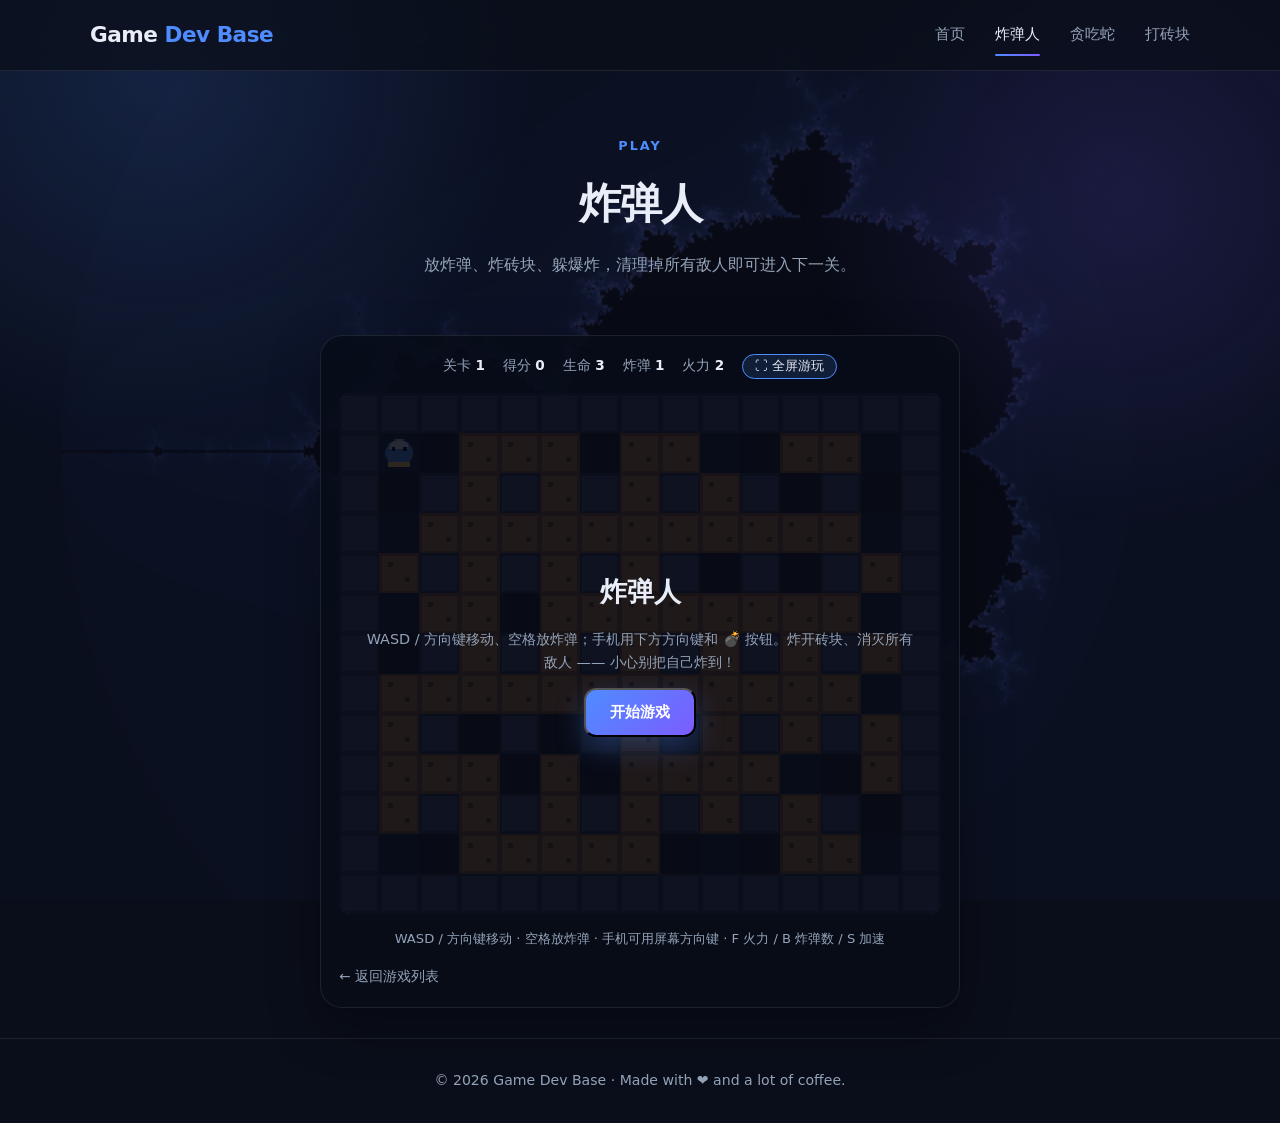
==== bomber.html @ 3a024a6b "Split games into separate pages with game list homepage" ====
<!DOCTYPE html>
<html lang="zh-CN">
<head>
  <meta charset="UTF-8" />
  <meta name="viewport" content="width=device-width, initial-scale=1.0" />
  <title>炸弹人 · Game Dev Base</title>
  <meta name="description" content="在浏览器里玩炸弹人：放炸弹、炸砖块、躲爆炸，消灭所有敌人。" />
  <meta name="theme-color" content="#0a0e1a" />
  <link rel="icon" href="data:image/svg+xml,%3Csvg xmlns='http://www.w3.org/2000/svg' viewBox='0 0 64 64'%3E%3Crect width='64' height='64' rx='16' fill='%234f8cff'/%3E%3Ctext x='32' y='44' font-family='Arial' font-size='32' text-anchor='middle' fill='white'%3E💣%3C/text%3E%3C/svg%3E" />
  <link rel="stylesheet" href="style.css" />
</head>
<body>
  <canvas id="bgFractal" aria-hidden="true"></canvas>
  <div id="progress" aria-hidden="true"></div>

  <header>
    <div class="wrap">
      <nav aria-label="主导航">
        <a href="index.html" class="brand">Game<span> Dev Base</span></a>
        <button class="menu-btn" id="menuBtn" aria-label="展开菜单" aria-expanded="false">☰</button>
        <div class="nav-links" id="navLinks">
          <a href="index.html">首页</a>
          <a href="bomber.html">炸弹人</a>
          <a href="snake.html">贪吃蛇</a>
          <a href="breakout.html">打砖块</a>
        </div>
      </nav>
    </div>
  </header>

  <main id="top">
    <section id="game">
      <div class="wrap">
        <div class="section-head reveal">
          <span class="eyebrow">Play</span>
          <h2>炸弹人</h2>
          <p class="section-sub">放炸弹、炸砖块、躲爆炸，清理掉所有敌人即可进入下一关。</p>
        </div>
        <div class="game-shell reveal" id="gameShell">
          <button type="button" class="game-quit" id="quitFs" aria-label="退出全屏">✕</button>
          <div class="game-hud">
            <span>关卡 <b id="gLevel">1</b></span>
            <span>得分 <b id="gScore">0</b></span>
            <span>生命 <b id="gLives">3</b></span>
            <span>炸弹 <b id="gBomb">1</b></span>
            <span>火力 <b id="gFire">2</b></span>
            <button type="button" class="game-fs-btn" id="fsBtn">⛶ 全屏游玩</button>
          </div>
          <div class="game-stage">
            <canvas id="gameCanvas" width="480" height="416" tabindex="0" aria-label="炸弹人游戏画面"></canvas>
            <div class="game-overlay show" id="gameOverlay">
              <strong id="overlayTitle">炸弹人</strong>
              <span id="overlayText">WASD / 方向键移动、空格放炸弹；手机用下方方向键和 💣 按钮。炸开砖块、消灭所有敌人 —— 小心别把自己炸到！</span>
              <button class="btn btn-primary" id="overlayBtn">开始游戏</button>
            </div>
          </div>
          <div class="game-touch">
            <div class="dpad">
              <button type="button" data-dir="up" aria-label="上">▲</button>
              <div class="dpad-row">
                <button type="button" data-dir="left" aria-label="左">◀</button>
                <button type="button" data-dir="down" aria-label="下">▼</button>
                <button type="button" data-dir="right" aria-label="右">▶</button>
              </div>
            </div>
            <button type="button" class="bomb-btn" id="touchBomb">💣 放炸弹</button>
          </div>
          <p class="game-help">WASD / 方向键移动 · 空格放炸弹 · 手机可用屏幕方向键 · F 火力 / B 炸弹数 / S 加速</p>
          <a class="game-back" href="index.html">← 返回游戏列表</a>
        </div>
      </div>
    </section>
  </main>

  <footer>
    <div class="wrap">
      © <span id="year"></span> Game Dev Base · Made with ❤️ and a lot of coffee.
    </div>
  </footer>

  <button id="toTop" aria-label="回到顶部">↑</button>
  <script src="common.js" defer></script>
  <script src="bomber.js" defer></script>
</body>
</html>
---- style.css ----
/* ============ 主题变量（改这里即可全局换色） ============ */
    :root {
      --bg: #0a0e1a;
      --bg-soft: #111827;
      --surface: rgba(255, 255, 255, 0.04);
      --surface-hover: rgba(255, 255, 255, 0.07);
      --border: rgba(255, 255, 255, 0.09);
      --text: #e8edf7;
      --muted: #94a3b8;
      --accent: #4f8cff;
      --accent-2: #7c5cff;
      --gradient: linear-gradient(135deg, #4f8cff, #7c5cff);
      --radius: 18px;
      --maxw: 1100px;
      --shadow: 0 18px 50px rgba(0, 0, 0, 0.35);
    }

    * { box-sizing: border-box; margin: 0; padding: 0; }
    html { scroll-behavior: smooth; scroll-padding-top: 90px; }
    body {
      font-family: -apple-system, BlinkMacSystemFont, "Segoe UI", "PingFang SC",
        "Hiragino Sans GB", "Microsoft YaHei", system-ui, sans-serif;
      background: var(--bg);
      color: var(--text);
      line-height: 1.7;
      -webkit-font-smoothing: antialiased;
      overflow-x: hidden;
    }
    /* 背景光晕 */
    body::before {
      content: "";
      position: fixed;
      inset: 0;
      z-index: -1;
      background:
        radial-gradient(650px circle at 12% 8%, rgba(79, 140, 255, 0.16), transparent 60%),
        radial-gradient(550px circle at 88% 22%, rgba(124, 92, 255, 0.14), transparent 60%),
        radial-gradient(500px circle at 50% 92%, rgba(79, 140, 255, 0.08), transparent 60%);
      pointer-events: none;
    }
    /* 分形底板：全屏固定在最下层，上面盖暗色遮罩保证文字可读 */
    #bgFractal {
      position: fixed; inset: 0; width: 100%; height: 100%;
      z-index: -3; opacity: 0.5; pointer-events: none;
    }
    body::after {
      content: ""; position: fixed; inset: 0; z-index: -2;
      background: rgba(10, 14, 26, 0.62); pointer-events: none;
    }
    a { color: inherit; text-decoration: none; }
    img { max-width: 100%; display: block; }
    .wrap { width: min(100% - 40px, var(--maxw)); margin-inline: auto; }
    .gradient-text {
      background: var(--gradient);
      -webkit-background-clip: text;
      background-clip: text;
      color: transparent;
    }
    :focus-visible { outline: 2px solid var(--accent); outline-offset: 3px; border-radius: 6px; }

    /* ============ 顶部滚动进度条 ============ */
    #progress {
      position: fixed; top: 0; left: 0; height: 3px; width: 0;
      background: var(--gradient); z-index: 200;
    }

    /* ============ 导航栏 ============ */
    header {
      position: sticky; top: 0; z-index: 100;
      backdrop-filter: blur(14px);
      background: rgba(10, 14, 26, 0.72);
      border-bottom: 1px solid var(--border);
    }
    nav {
      display: flex; align-items: center; justify-content: space-between;
      height: 70px;
    }
    .brand { font-weight: 800; font-size: 1.35rem; letter-spacing: -0.5px; }
    .brand span { color: var(--accent); }
    .nav-links { display: flex; gap: 30px; align-items: center; }
    .nav-links a {
      color: var(--muted); font-size: 0.94rem; font-weight: 500;
      transition: color 0.2s; position: relative;
    }
    .nav-links a:hover, .nav-links a.active { color: var(--text); }
    .nav-links a.active::after {
      content: ""; position: absolute; left: 0; right: 0; bottom: -8px;
      height: 2px; background: var(--gradient); border-radius: 2px;
    }
    .menu-btn {
      display: none; background: none; border: 0; color: var(--text);
      font-size: 1.5rem; cursor: pointer; line-height: 1;
    }

    /* ============ 通用区块 ============ */
    section { padding: 100px 0; }
    .section-head { text-align: center; margin-bottom: 56px; }
    .eyebrow {
      display: inline-block; font-size: 0.8rem; font-weight: 700;
      letter-spacing: 2px; text-transform: uppercase;
      color: var(--accent); margin-bottom: 12px;
    }
    h2 { font-size: clamp(1.8rem, 4vw, 2.6rem); letter-spacing: -1px; }
    .section-sub { color: var(--muted); margin-top: 12px; max-width: 560px; margin-inline: auto; }

    /* ============ 炸弹人 ============ */
    #game { min-height: 100vh; display: flex; align-items: center; padding: 60px 0 30px; }
    .game-shell {
      position: relative; max-width: 640px; margin-inline: auto; padding: 18px;
      border: 1px solid var(--border); border-radius: 22px;
      background: rgba(8, 12, 24, 0.86); box-shadow: var(--shadow);
    }
    .game-hud {
      display: flex; flex-wrap: wrap; justify-content: center; gap: 8px 18px;
      margin-bottom: 14px; font-size: 0.85rem; color: var(--muted);
    }
    .game-hud b { color: var(--text); }
    .game-fs-btn {
      padding: 3px 12px; border-radius: 999px; cursor: pointer;
      border: 1px solid var(--accent); background: rgba(79, 140, 255, 0.14);
      color: var(--text); font-size: 0.8rem;
    }
    .game-fs-btn:hover { background: rgba(79, 140, 255, 0.28); }
    .game-quit {
      display: none; position: absolute; top: 12px; right: 14px; z-index: 5;
      width: 38px; height: 38px; border-radius: 50%; cursor: pointer;
      border: 1px solid var(--border); background: rgba(15, 23, 42, 0.9);
      color: var(--text); font-size: 1.2rem; line-height: 1;
    }
    .game-stage { position: relative; line-height: 0; }
    #gameCanvas {
      width: 100%; height: auto; display: block; border-radius: 12px;
      background: #0b1020; touch-action: none; image-rendering: pixelated;
    }
    .game-overlay {
      position: absolute; inset: 0; display: none; flex-direction: column;
      align-items: center; justify-content: center; gap: 14px; padding: 24px;
      background: rgba(6, 9, 18, 0.85); border-radius: 12px;
      line-height: 1.6; text-align: center;
    }
    .game-overlay.show { display: flex; }
    .game-overlay strong { font-size: 1.7rem; }
    .game-overlay span { color: var(--muted); font-size: 0.9rem; }
    .game-touch {
      display: none; justify-content: space-between; align-items: center;
      margin-top: 16px; gap: 12px;
    }
    .dpad { display: grid; grid-template-columns: repeat(3, 46px); gap: 4px; justify-content: center; }
    .dpad button, .bomb-btn {
      height: 44px; border: 1px solid var(--border); border-radius: 10px;
      background: var(--surface); color: var(--text); font-size: 1.05rem;
      touch-action: none; user-select: none; cursor: pointer;
    }
    .dpad button:active, .bomb-btn:active { background: var(--surface-hover); border-color: var(--accent); }
    .dpad button:nth-child(1) { grid-column: 2; }
    .dpad-row { grid-column: 1 / -1; display: flex; gap: 4px; justify-content: center; }
    .bomb-btn { padding: 0 18px; font-size: 0.9rem; }
    .game-help { text-align: center; color: var(--muted); font-size: 0.82rem; margin-top: 14px; }
    @media (pointer: coarse), (max-width: 640px) { .game-touch { display: flex; } }

    /* 全屏模式：CSS 铺满视口（iOS 也生效），支持 Fullscreen API 的浏览器再进入原生全屏 */
    body.game-full { overflow: hidden; }
    .game-shell.fs {
      position: fixed; inset: 0; z-index: 2000;
      width: 100vw; height: 100vh; height: 100dvh;
      max-width: none; margin: 0; border: 0; border-radius: 0;
      padding: max(12px, env(safe-area-inset-top)) 12px max(12px, env(safe-area-inset-bottom));
      background: #05080f; display: flex; flex-direction: column;
      align-items: center; justify-content: center; gap: 12px;
      overflow-y: auto;
    }
    .game-shell.fs .game-hud { margin: 0; }
    .game-shell.fs .game-fs-btn, .game-shell.fs .game-help { display: none; }
    .game-shell.fs .game-quit { display: block; }
    .game-shell.fs .game-stage {
      width: min(100%, calc((100vh - 170px) * 15 / 13));
      width: min(100%, calc((100dvh - 170px) * 15 / 13)); margin-inline: auto;
    }
    .game-shell.fs #gameCanvas { border-radius: 8px; }
    .game-shell.fs .game-touch {
      display: flex; width: 100%; max-width: 560px; margin: 0;
    }
    @media (max-height: 560px) {
      .game-shell.fs .game-stage { width: min(100%, calc((100dvh - 120px) * 15 / 13)); }
      .dpad button, .bomb-btn { height: 38px; }
    }
    #snake .game-shell.fs .game-stage {
      width: min(100%, calc((100vh - 170px) * 1));
      width: min(100%, calc((100dvh - 170px) * 1));
    }
    #breakout .game-shell.fs .game-stage {
      width: min(100%, calc((100vh - 170px) * 1.2));
      width: min(100%, calc((100dvh - 170px) * 1.2));
    }

    /* ============ 游戏列表首页 ============ */
    .home { min-height: calc(100vh - 70px); display: flex; align-items: center; padding: 60px 0; }
    .game-list {
      display: grid; grid-template-columns: repeat(auto-fit, minmax(260px, 1fr));
      gap: 18px; max-width: 940px; margin-inline: auto;
    }
    .game-card {
      display: flex; gap: 16px; align-items: center; padding: 18px;
      border: 1px solid var(--border); border-radius: 18px; text-decoration: none;
      color: var(--text); background: rgba(10, 14, 26, 0.78); box-shadow: var(--shadow);
      transition: transform 0.2s ease, border-color 0.2s ease, background 0.2s ease;
    }
    .game-card:hover { transform: translateY(-4px); border-color: var(--accent); background: rgba(20, 28, 50, 0.94); }
    .game-cover {
      width: 64px; height: 64px; flex: none; border-radius: 14px; display: grid; place-items: center;
      font-size: 1.8rem; background: linear-gradient(135deg, rgba(79, 140, 255, 0.32), rgba(124, 92, 255, 0.32));
    }
    .game-card h3 { font-size: 1.1rem; margin-bottom: 6px; }
    .game-card p { color: var(--muted); font-size: 0.85rem; line-height: 1.5; }
    .game-play { margin-left: auto; color: var(--accent); font-weight: 700; white-space: nowrap; }
    .game-back { display: inline-block; margin-top: 14px; color: var(--muted); font-size: 0.85rem; }
    .game-back:hover { color: var(--accent); }

    /* ============ 首屏 ============ */
    .hero {
      min-height: calc(100vh - 70px);
      display: flex; align-items: center;
      padding: 60px 0 90px;
    }
    .hero-grid {
      display: grid; grid-template-columns: 1.25fr 0.75fr;
      gap: 60px; align-items: center;
    }
    .badge {
      display: inline-flex; align-items: center; gap: 8px;
      padding: 7px 14px; border: 1px solid var(--border);
      background: var(--surface); border-radius: 999px;
      font-size: 0.82rem; color: var(--muted); margin-bottom: 22px;
    }
    .dot {
      width: 8px; height: 8px; border-radius: 50%; background: #34d399;
      box-shadow: 0 0 0 4px rgba(52, 211, 153, 0.15);
    }
    h1 {
      font-size: clamp(2.6rem, 6vw, 4.4rem);
      line-height: 1.15; letter-spacing: -2px; margin-bottom: 18px;
    }
    .typed-line {
      font-size: clamp(1.1rem, 2.5vw, 1.5rem);
      font-weight: 600; min-height: 1.8em; margin-bottom: 18px;
    }
    .typed-line .cursor {
      display: inline-block; width: 2px; height: 1.1em;
      background: var(--accent); vertical-align: -0.15em;
      animation: blink 0.8s steps(1) infinite;
    }
    @keyframes blink { 50% { opacity: 0; } }
    .hero-desc { color: var(--muted); max-width: 540px; font-size: 1.02rem; }
    .hero-buttons { display: flex; flex-wrap: wrap; gap: 14px; margin-top: 32px; }
    .btn {
      display: inline-flex; align-items: center; justify-content: center; gap: 8px;
      padding: 12px 24px; border-radius: 12px; font-weight: 600; font-size: 0.95rem;
      transition: transform 0.2s, box-shadow 0.2s, background 0.2s;
    }
    .btn:hover { transform: translateY(-2px); }
    .btn-primary { background: var(--gradient); color: #fff; box-shadow: 0 10px 30px rgba(79, 140, 255, 0.28); }
    .btn-primary:hover { box-shadow: 0 14px 36px rgba(79, 140, 255, 0.4); }
    .btn-ghost { border: 1px solid var(--border); background: var(--surface); }
    .btn-ghost:hover { background: var(--surface-hover); }
    .socials { display: flex; gap: 20px; margin-top: 34px; }
    .socials a {
      color: var(--muted); font-size: 0.9rem;
      transition: color 0.2s, transform 0.2s;
    }
    .socials a:hover { color: var(--accent); transform: translateY(-2px); }

    /* 右侧头像卡片 */
    .avatar-card {
      position: relative; justify-self: center; width: 260px; height: 260px;
      border-radius: 50%; display: grid; place-items: center;
      background: var(--gradient);
      box-shadow: 0 0 0 10px rgba(255,255,255,0.03), 0 0 0 20px rgba(255,255,255,0.02), var(--shadow);
    }
    .avatar-card::after {
      content: ""; position: absolute; inset: -26px; border-radius: 50%;
      border: 1px dashed rgba(255,255,255,0.12);
      animation: spin 26s linear infinite;
    }
    @keyframes spin { to { transform: rotate(360deg); } }
    .avatar-card span {
      font-size: 4.5rem; font-weight: 800; color: #fff; letter-spacing: -4px;
    }
    .stats {
      display: grid; grid-template-columns: repeat(4, 1fr);
      gap: 16px; margin-top: 70px; text-align: center;
    }
    .stat { padding: 20px 10px; border: 1px solid var(--border); border-radius: var(--radius); background: var(--surface); }
    .stat strong { display: block; font-size: 1.7rem; background: var(--gradient); -webkit-background-clip: text; background-clip: text; color: transparent; }
    .stat small { color: var(--muted); font-size: 0.82rem; }

    /* ============ 卡片网格（关于 / 技能） ============ */
    .grid-3 { display: grid; grid-template-columns: repeat(3, 1fr); gap: 22px; }
    .grid-2 { display: grid; grid-template-columns: repeat(2, 1fr); gap: 22px; }
    .card {
      padding: 30px; border: 1px solid var(--border); border-radius: var(--radius);
      background: var(--surface); transition: transform 0.25s, border-color 0.25s, background 0.25s;
    }
    .card:hover { transform: translateY(-6px); border-color: rgba(79,140,255,0.4); background: var(--surface-hover); }
    .card-icon {
      width: 46px; height: 46px; border-radius: 12px; display: grid; place-items: center;
      background: rgba(79, 140, 255, 0.12); font-size: 1.4rem; margin-bottom: 18px;
    }
    .card h3 { font-size: 1.12rem; margin-bottom: 8px; }
    .card p { color: var(--muted); font-size: 0.94rem; }
    .tags { display: flex; flex-wrap: wrap; gap: 10px; margin-top: 24px; justify-content: center; }
    .tag {
      padding: 8px 16px; border: 1px solid var(--border); border-radius: 999px;
      background: var(--surface); font-size: 0.88rem; color: var(--muted);
      transition: color 0.2s, border-color 0.2s;
    }
    .tag:hover { color: var(--text); border-color: var(--accent); }

    /* ============ 项目 ============ */
    .project-card { display: flex; flex-direction: column; min-height: 100%; }
    .project-card .num { font-size: 0.8rem; color: var(--accent); font-weight: 700; letter-spacing: 1px; }
    .project-card h3 { font-size: 1.25rem; margin: 8px 0 10px; }
    .project-card p { color: var(--muted); font-size: 0.94rem; flex: 1; }
    .project-links { display: flex; gap: 18px; margin-top: 22px; font-size: 0.9rem; }
    .project-links a { color: var(--accent); font-weight: 600; }
    .project-links a:hover { text-decoration: underline; }

    /* ============ 分形画布 ============ */
    .fractal-box {
      border: 1px solid var(--border); border-radius: 22px; padding: 16px;
      background: var(--surface); box-shadow: var(--shadow);
    }
    #fractalCanvas {
      width: 100%; aspect-ratio: 16 / 9; display: block;
      border-radius: 12px; cursor: grab; background: #05070f;
      touch-action: none;
    }
    #fractalCanvas:active { cursor: grabbing; }
    .fractal-controls {
      display: flex; flex-wrap: wrap; align-items: center; justify-content: center;
      gap: 14px 20px; margin-top: 16px; color: var(--muted); font-size: 0.88rem;
    }
    .fractal-controls label { display: inline-flex; align-items: center; gap: 8px; }
    .fractal-controls input[type="range"] { width: 120px; accent-color: var(--accent); }
    .fractal-controls select, .fractal-controls .btn {
      padding: 7px 14px; font-size: 0.85rem; border-radius: 9px;
      border: 1px solid var(--border); background: var(--bg-soft); color: var(--text);
      cursor: pointer;
    }
    .fractal-controls .btn:hover { border-color: var(--accent); }
    .fractal-tip { text-align: center; color: var(--muted); font-size: 0.8rem; margin-top: 12px; }

    /* ============ 反馈 ============ */
    .contact-box {
      text-align: center; padding: 60px 30px; border-radius: 26px;
      border: 1px solid var(--border);
      background: linear-gradient(135deg, rgba(79,140,255,0.1), rgba(124,92,255,0.1));
    }
    .contact-box h2 { margin-bottom: 14px; }
    .contact-box p { color: var(--muted); margin-bottom: 28px; }

    /* ============ 页脚 ============ */
    footer {
      border-top: 1px solid var(--border); padding: 30px 0;
      text-align: center; color: var(--muted); font-size: 0.88rem;
    }

    /* 回到顶部 */
    #toTop {
      position: fixed; right: 24px; bottom: 24px; z-index: 90;
      width: 44px; height: 44px; border-radius: 50%; border: 1px solid var(--border);
      background: var(--bg-soft); color: var(--text); font-size: 1.2rem; cursor: pointer;
      opacity: 0; pointer-events: none; transition: opacity 0.3s, transform 0.3s;
    }
    #toTop.show { opacity: 1; pointer-events: auto; }
    #toTop:hover { transform: translateY(-4px); border-color: var(--accent); }

    /* 滚动显现动画 */
    .reveal { opacity: 0; transform: translateY(28px); transition: opacity 0.7s ease, transform 0.7s ease; }
    .reveal.visible { opacity: 1; transform: none; }

    /* ============ 响应式 ============ */
    @media (max-width: 900px) {
      .hero-grid { grid-template-columns: 1fr; text-align: center; justify-items: center; }
      .hero-desc { margin-inline: auto; }
      .hero-buttons, .socials { justify-content: center; }
      .grid-3 { grid-template-columns: repeat(2, 1fr); }
      .avatar-card { width: 210px; height: 210px; }
    }
    @media (max-width: 640px) {
      section { padding: 72px 0; }
      .menu-btn { display: block; }
      .nav-links {
        position: absolute; top: 70px; left: 0; right: 0;
        flex-direction: column; gap: 0; padding: 10px 20px 20px;
        background: rgba(10, 14, 26, 0.97); border-bottom: 1px solid var(--border);
        display: none;
      }
      .nav-links.open { display: flex; }
      .nav-links a { width: 100%; padding: 12px 0; }
      .nav-links a.active::after { display: none; }
      .grid-3, .grid-2 { grid-template-columns: 1fr; }
      .stats { grid-template-columns: repeat(2, 1fr); }
      .stat:nth-child(n+3) { margin-top: 0; }
    }
    @media (prefers-reduced-motion: reduce) {
      html { scroll-behavior: auto; }
      *, *::before, *::after { animation-duration: 0.01ms !important; transition-duration: 0.01ms !important; }
      .reveal { opacity: 1; transform: none; }
    }
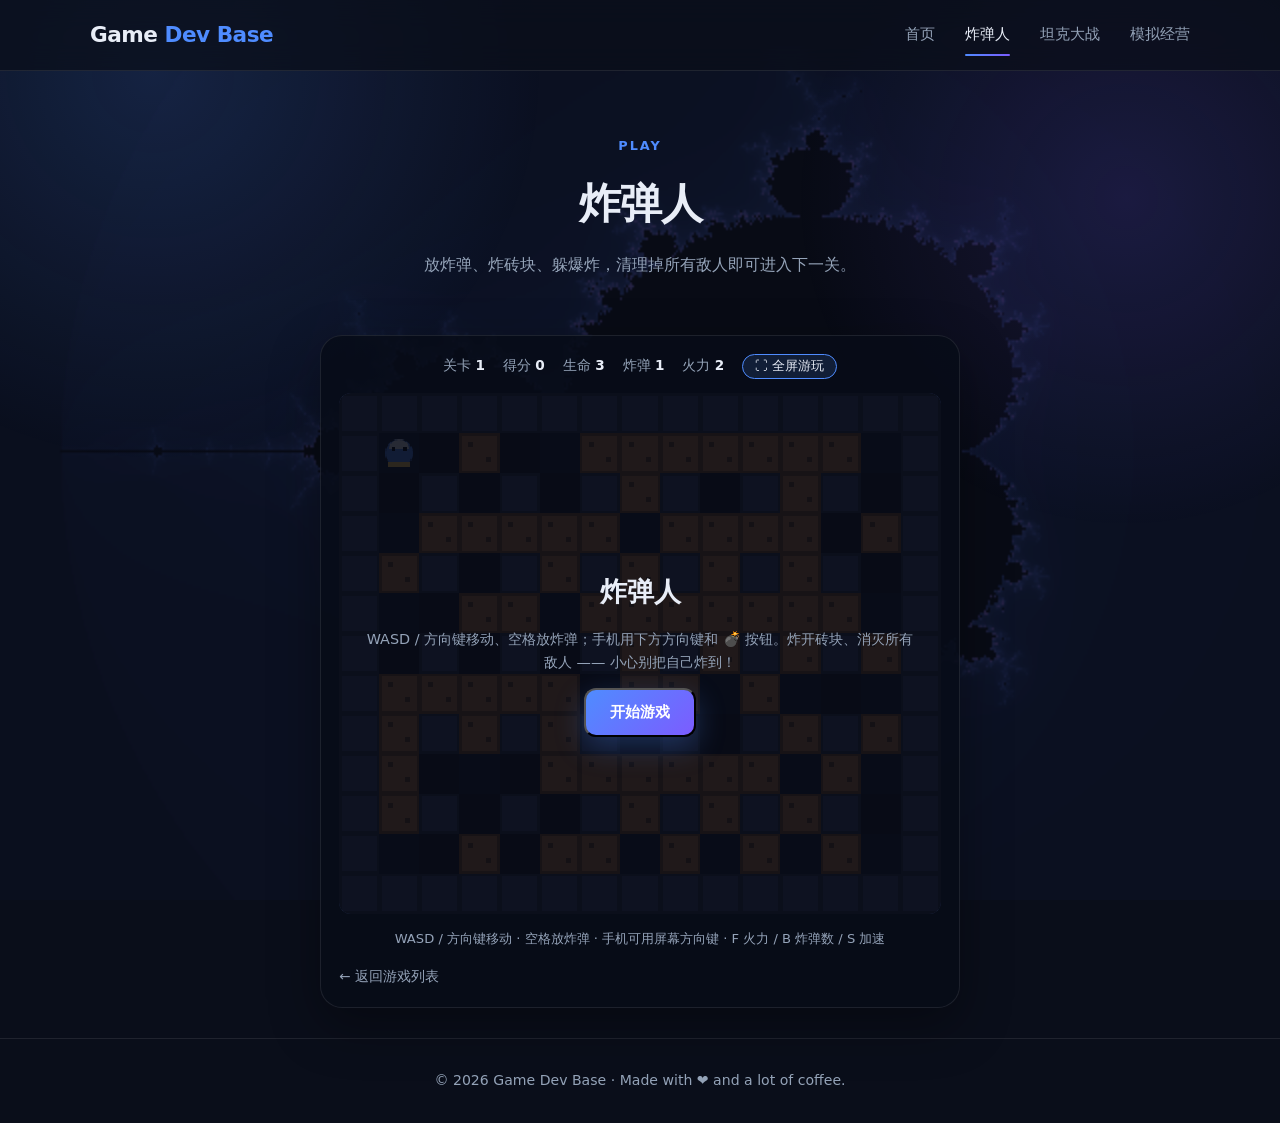
==== commit fdef183d: "Replace Snake and Breakout with Tank Battle and management sim" ====
--- a/bomber.html
+++ b/bomber.html
@@ -21,8 +21,8 @@
         <div class="nav-links" id="navLinks">
           <a href="index.html">首页</a>
           <a href="bomber.html">炸弹人</a>
-          <a href="snake.html">贪吃蛇</a>
-          <a href="breakout.html">打砖块</a>
+          <a href="tank.html">坦克大战</a>
+          <a href="sim.html">模拟经营</a>
         </div>
       </nav>
     </div>
--- a/style.css
+++ b/style.css
@@ -128,7 +128,7 @@
       color: var(--text); font-size: 1.2rem; line-height: 1;
     }
     .game-stage { position: relative; line-height: 0; }
-    #gameCanvas {
+    .game-stage canvas {
       width: 100%; height: auto; display: block; border-radius: 12px;
       background: #0b1020; touch-action: none; image-rendering: pixelated;
     }
@@ -156,6 +156,14 @@
     .dpad-row { grid-column: 1 / -1; display: flex; gap: 4px; justify-content: center; }
     .bomb-btn { padding: 0 18px; font-size: 0.9rem; }
     .game-help { text-align: center; color: var(--muted); font-size: 0.82rem; margin-top: 14px; }
+    .sim-upgrades { display: flex; flex-wrap: wrap; justify-content: center; gap: 8px; margin-top: 14px; }
+    .sim-upgrades button {
+      padding: 9px 13px; border: 1px solid var(--border); border-radius: 10px;
+      background: var(--surface); color: var(--text); font-size: 0.82rem; cursor: pointer;
+      transition: border-color 0.2s, background 0.2s;
+    }
+    .sim-upgrades button:hover:not(:disabled) { border-color: var(--accent); background: var(--surface-hover); }
+    .sim-upgrades button:disabled { opacity: 0.45; cursor: not-allowed; }
     @media (pointer: coarse), (max-width: 640px) { .game-touch { display: flex; } }
 
     /* 全屏模式：CSS 铺满视口（iOS 也生效），支持 Fullscreen API 的浏览器再进入原生全屏 */
@@ -176,7 +184,7 @@
       width: min(100%, calc((100vh - 170px) * 15 / 13));
       width: min(100%, calc((100dvh - 170px) * 15 / 13)); margin-inline: auto;
     }
-    .game-shell.fs #gameCanvas { border-radius: 8px; }
+    .game-shell.fs .game-stage canvas { border-radius: 8px; }
     .game-shell.fs .game-touch {
       display: flex; width: 100%; max-width: 560px; margin: 0;
     }
@@ -184,11 +192,11 @@
       .game-shell.fs .game-stage { width: min(100%, calc((100dvh - 120px) * 15 / 13)); }
       .dpad button, .bomb-btn { height: 38px; }
     }
-    #snake .game-shell.fs .game-stage {
+    #tank .game-shell.fs .game-stage {
       width: min(100%, calc((100vh - 170px) * 1));
       width: min(100%, calc((100dvh - 170px) * 1));
     }
-    #breakout .game-shell.fs .game-stage {
+    #sim .game-shell.fs .game-stage {
       width: min(100%, calc((100vh - 170px) * 1.2));
       width: min(100%, calc((100dvh - 170px) * 1.2));
     }
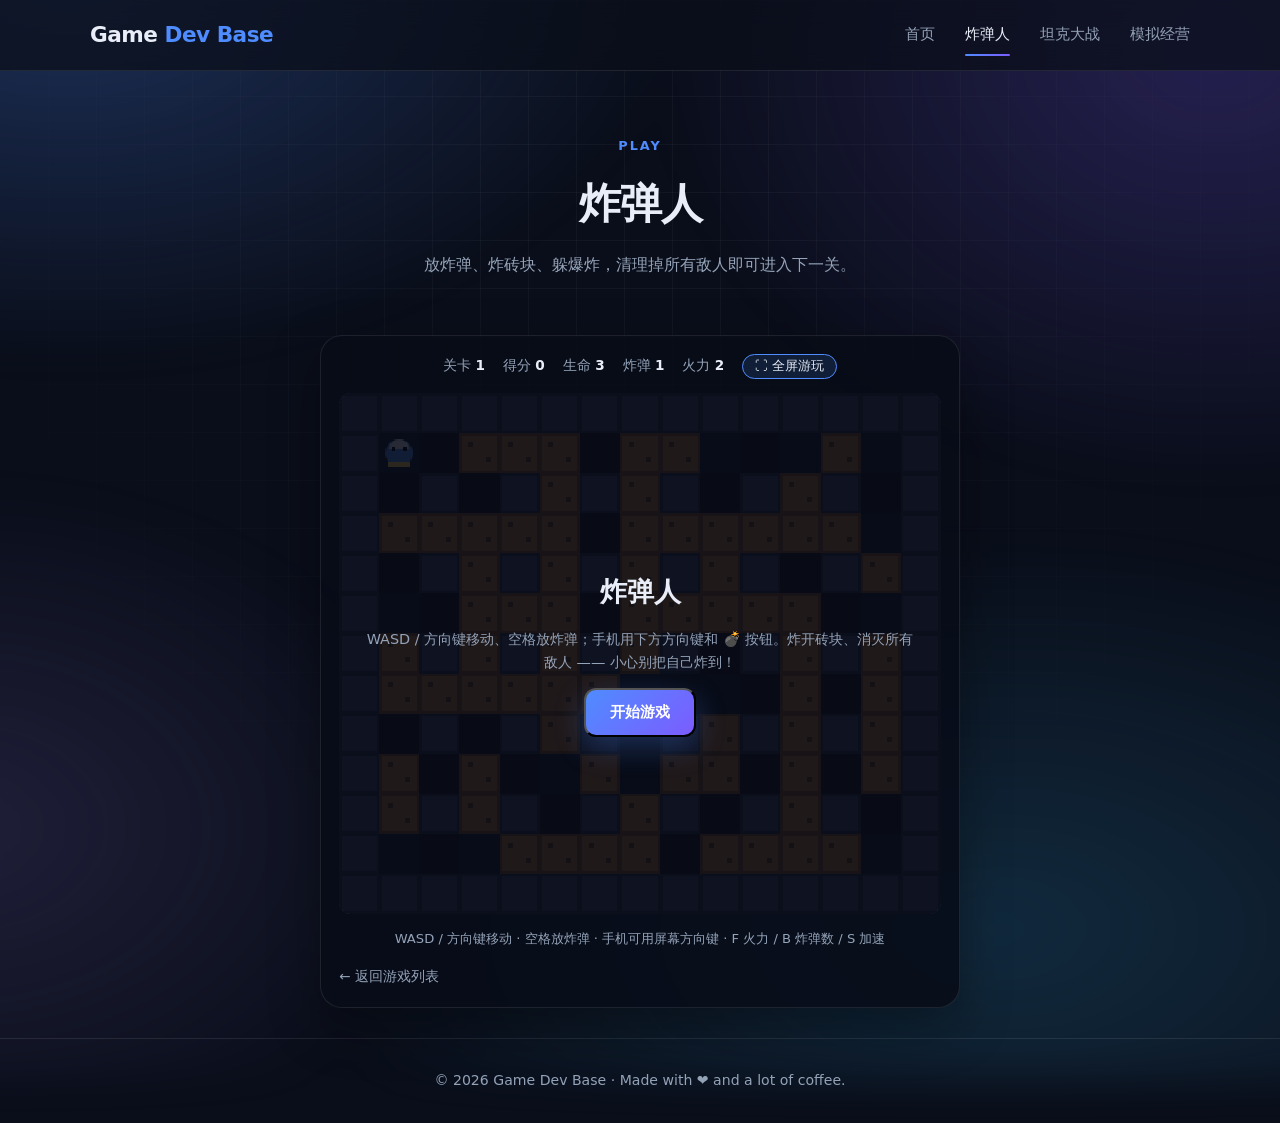
==== commit 1f28b874: "Replace fractal backdrop with animated aurora gradient background" ====
--- a/bomber.html
+++ b/bomber.html
@@ -1,4 +1,4 @@
-<!DOCTYPE html>
+﻿<!DOCTYPE html>
 <html lang="zh-CN">
 <head>
   <meta charset="UTF-8" />
@@ -10,7 +10,6 @@
   <link rel="stylesheet" href="style.css" />
 </head>
 <body>
-  <canvas id="bgFractal" aria-hidden="true"></canvas>
   <div id="progress" aria-hidden="true"></div>
 
   <header>
--- a/style.css
+++ b/style.css
@@ -26,26 +26,38 @@
       -webkit-font-smoothing: antialiased;
       overflow-x: hidden;
     }
-    /* 背景光晕 */
+    /* 背景：缓慢流动的极光渐变 + 淡网格纹理，全部由 CSS 绘制 */
     body::before {
       content: "";
       position: fixed;
-      inset: 0;
-      z-index: -1;
+      inset: -20%;
+      z-index: -2;
       background:
-        radial-gradient(650px circle at 12% 8%, rgba(79, 140, 255, 0.16), transparent 60%),
-        radial-gradient(550px circle at 88% 22%, rgba(124, 92, 255, 0.14), transparent 60%),
-        radial-gradient(500px circle at 50% 92%, rgba(79, 140, 255, 0.08), transparent 60%);
+        radial-gradient(50% 45% at 18% 12%, rgba(79, 140, 255, 0.28), transparent 70%),
+        radial-gradient(45% 50% at 82% 18%, rgba(124, 92, 255, 0.24), transparent 70%),
+        radial-gradient(55% 45% at 70% 88%, rgba(56, 189, 248, 0.16), transparent 70%),
+        radial-gradient(40% 40% at 12% 80%, rgba(167, 139, 250, 0.14), transparent 70%);
+      filter: blur(20px);
+      animation: aurora 22s ease-in-out infinite alternate;
       pointer-events: none;
     }
-    /* 分形底板：全屏固定在最下层，上面盖暗色遮罩保证文字可读 */
-    #bgFractal {
-      position: fixed; inset: 0; width: 100%; height: 100%;
-      z-index: -3; opacity: 0.5; pointer-events: none;
-    }
     body::after {
-      content: ""; position: fixed; inset: 0; z-index: -2;
-      background: rgba(10, 14, 26, 0.62); pointer-events: none;
+      content: "";
+      position: fixed; inset: 0; z-index: -1;
+      background-image:
+        linear-gradient(rgba(255, 255, 255, 0.035) 1px, transparent 1px),
+        linear-gradient(90deg, rgba(255, 255, 255, 0.035) 1px, transparent 1px);
+      background-size: 48px 48px;
+      -webkit-mask-image: radial-gradient(ellipse at 50% 25%, #000 15%, transparent 80%);
+      mask-image: radial-gradient(ellipse at 50% 25%, #000 15%, transparent 80%);
+      pointer-events: none;
+    }
+    @keyframes aurora {
+      from { transform: translate3d(-2%, -1%, 0) scale(1); opacity: 0.85; }
+      to { transform: translate3d(3%, 2%, 0) scale(1.12); opacity: 1; }
+    }
+    @media (prefers-reduced-motion: reduce) {
+      body::before { animation: none; }
     }
     a { color: inherit; text-decoration: none; }
     img { max-width: 100%; display: block; }
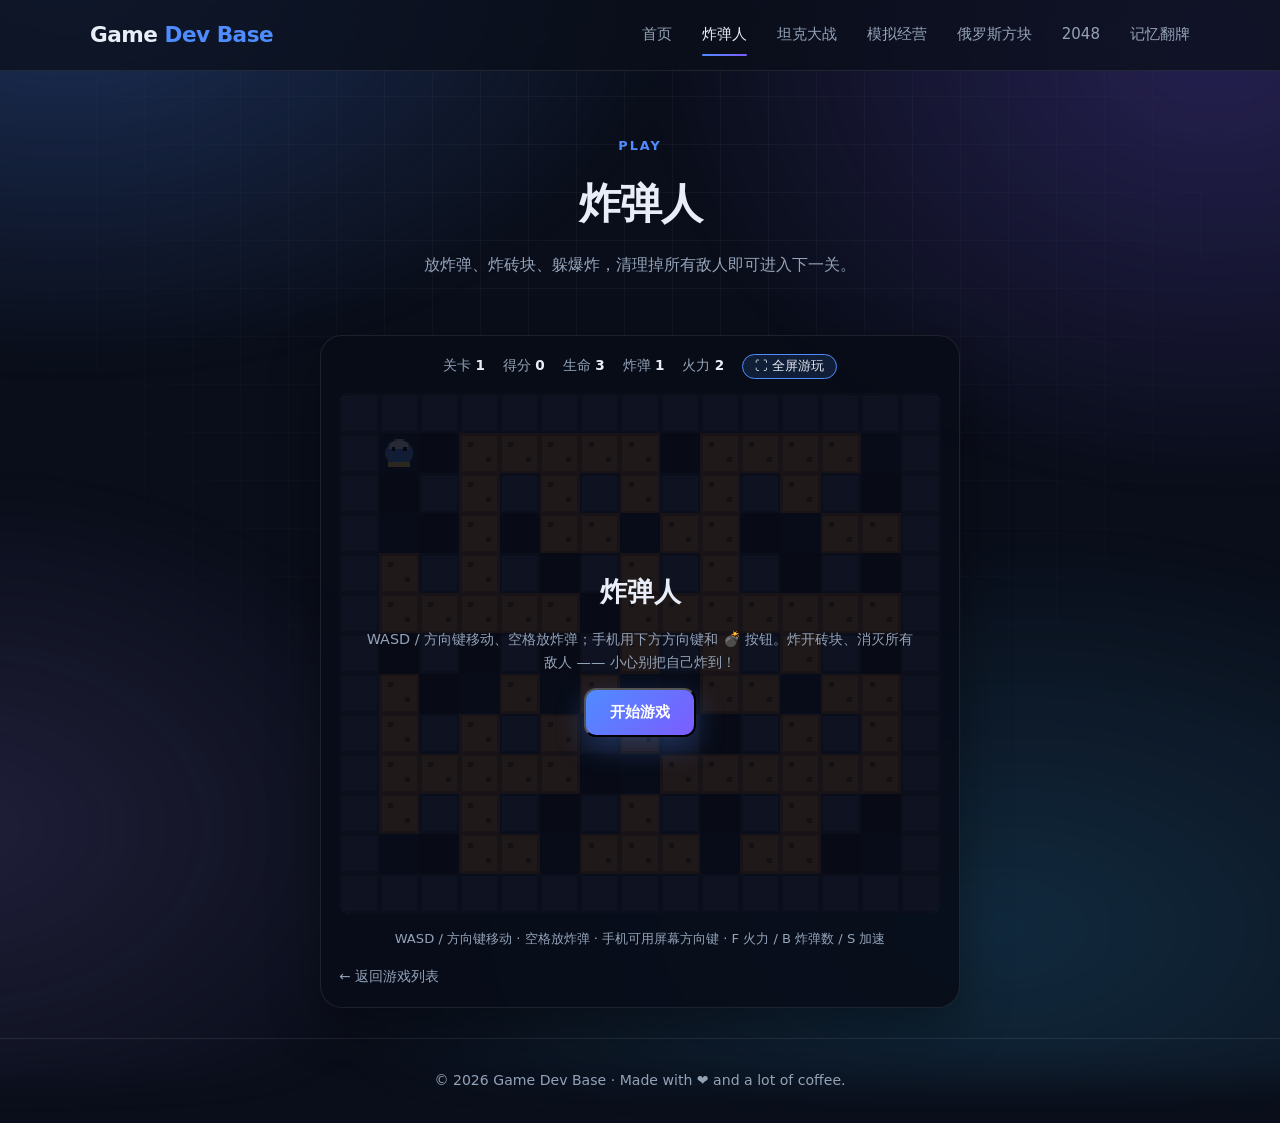
==== commit c3af31d1: "Add Tetris, 2048 and memory matching games" ====
--- a/bomber.html
+++ b/bomber.html
@@ -22,6 +22,9 @@
           <a href="bomber.html">炸弹人</a>
           <a href="tank.html">坦克大战</a>
           <a href="sim.html">模拟经营</a>
+          <a href="tetris.html">俄罗斯方块</a>
+          <a href="g2048.html">2048</a>
+          <a href="memory.html">记忆翻牌</a>
         </div>
       </nav>
     </div>
--- a/style.css
+++ b/style.css
@@ -176,6 +176,45 @@
     }
     .sim-upgrades button:hover:not(:disabled) { border-color: var(--accent); background: var(--surface-hover); }
     .sim-upgrades button:disabled { opacity: 0.45; cursor: not-allowed; }
+    .game-hud button {
+      padding: 3px 12px; border-radius: 999px; cursor: pointer;
+      border: 1px solid var(--border); background: var(--surface);
+      color: var(--text); font-size: 0.8rem;
+    }
+    .game-hud .game-fs-btn { border-color: var(--accent); background: rgba(79, 140, 255, 0.14); }
+    .next-label { display: inline-flex; align-items: center; gap: 6px; }
+    #tetrisNext { width: 80px; height: 48px; border-radius: 6px; background: #0b1020; }
+    .board2048, .memory-grid {
+      width: min(100%, 440px); aspect-ratio: 1; margin-inline: auto;
+      display: grid; grid-template-columns: repeat(4, 1fr); grid-template-rows: repeat(4, 1fr);
+      gap: 8px; padding: 8px; border-radius: 14px; line-height: 1.5; touch-action: none;
+    }
+    .board2048 { background: #111a2e; }
+    .cell2048 {
+      display: grid; place-items: center; border-radius: 8px;
+      background: rgba(255, 255, 255, 0.05); font-weight: 800;
+      font-size: clamp(1.1rem, 5vw, 2rem); color: #0b1020;
+    }
+    .cell2048.has.v2 { background: #e2e8f0; }
+    .cell2048.has.v4 { background: #cbd5e1; }
+    .cell2048.has.v8 { background: #fbbf24; }
+    .cell2048.has.v16 { background: #fb923c; }
+    .cell2048.has.v32 { background: #f87171; }
+    .cell2048.has.v64 { background: #ef4444; color: #fff; }
+    .cell2048.has.v128 { background: #a78bfa; color: #fff; }
+    .cell2048.has.v256 { background: #8b5cf6; color: #fff; }
+    .cell2048.has.v512 { background: #4f8cff; color: #fff; }
+    .cell2048.has.v1024 { background: #22d3ee; }
+    .cell2048.has.v2048, .cell2048.has.vsuper { background: #4ade80; }
+    .mem-card {
+      aspect-ratio: 1; border: 1px solid var(--border); border-radius: 12px;
+      background: var(--surface); color: var(--text); font-size: clamp(1.4rem, 6vw, 2.2rem);
+      cursor: pointer; display: grid; place-items: center; line-height: 1;
+      transition: background 0.2s, transform 0.2s;
+    }
+    .mem-card:hover { border-color: var(--accent); }
+    .mem-card.flipped { background: rgba(79, 140, 255, 0.2); transform: scale(1.03); }
+    .mem-card.matched { background: rgba(74, 222, 128, 0.16); opacity: 0.75; }
     @media (pointer: coarse), (max-width: 640px) { .game-touch { display: flex; } }
 
     /* 全屏模式：CSS 铺满视口（iOS 也生效），支持 Fullscreen API 的浏览器再进入原生全屏 */
@@ -212,6 +251,14 @@
       width: min(100%, calc((100vh - 170px) * 1.2));
       width: min(100%, calc((100dvh - 170px) * 1.2));
     }
+    #tetris .game-shell.fs .game-stage {
+      width: min(100%, calc((100vh - 170px) * 0.5));
+      width: min(100%, calc((100dvh - 170px) * 0.5));
+    }
+    #g2048 .game-shell.fs .game-stage, #memory .game-shell.fs .game-stage {
+      width: min(100%, calc((100vh - 170px) * 1));
+      width: min(100%, calc((100dvh - 170px) * 1));
+    }
 
     /* ============ 游戏列表首页 ============ */
     .home { min-height: calc(100vh - 70px); display: flex; align-items: center; padding: 60px 0; }
@@ -400,6 +447,7 @@
 
     /* ============ 响应式 ============ */
     @media (max-width: 900px) {
+      .nav-links { gap: 14px; }
       .hero-grid { grid-template-columns: 1fr; text-align: center; justify-items: center; }
       .hero-desc { margin-inline: auto; }
       .hero-buttons, .socials { justify-content: center; }
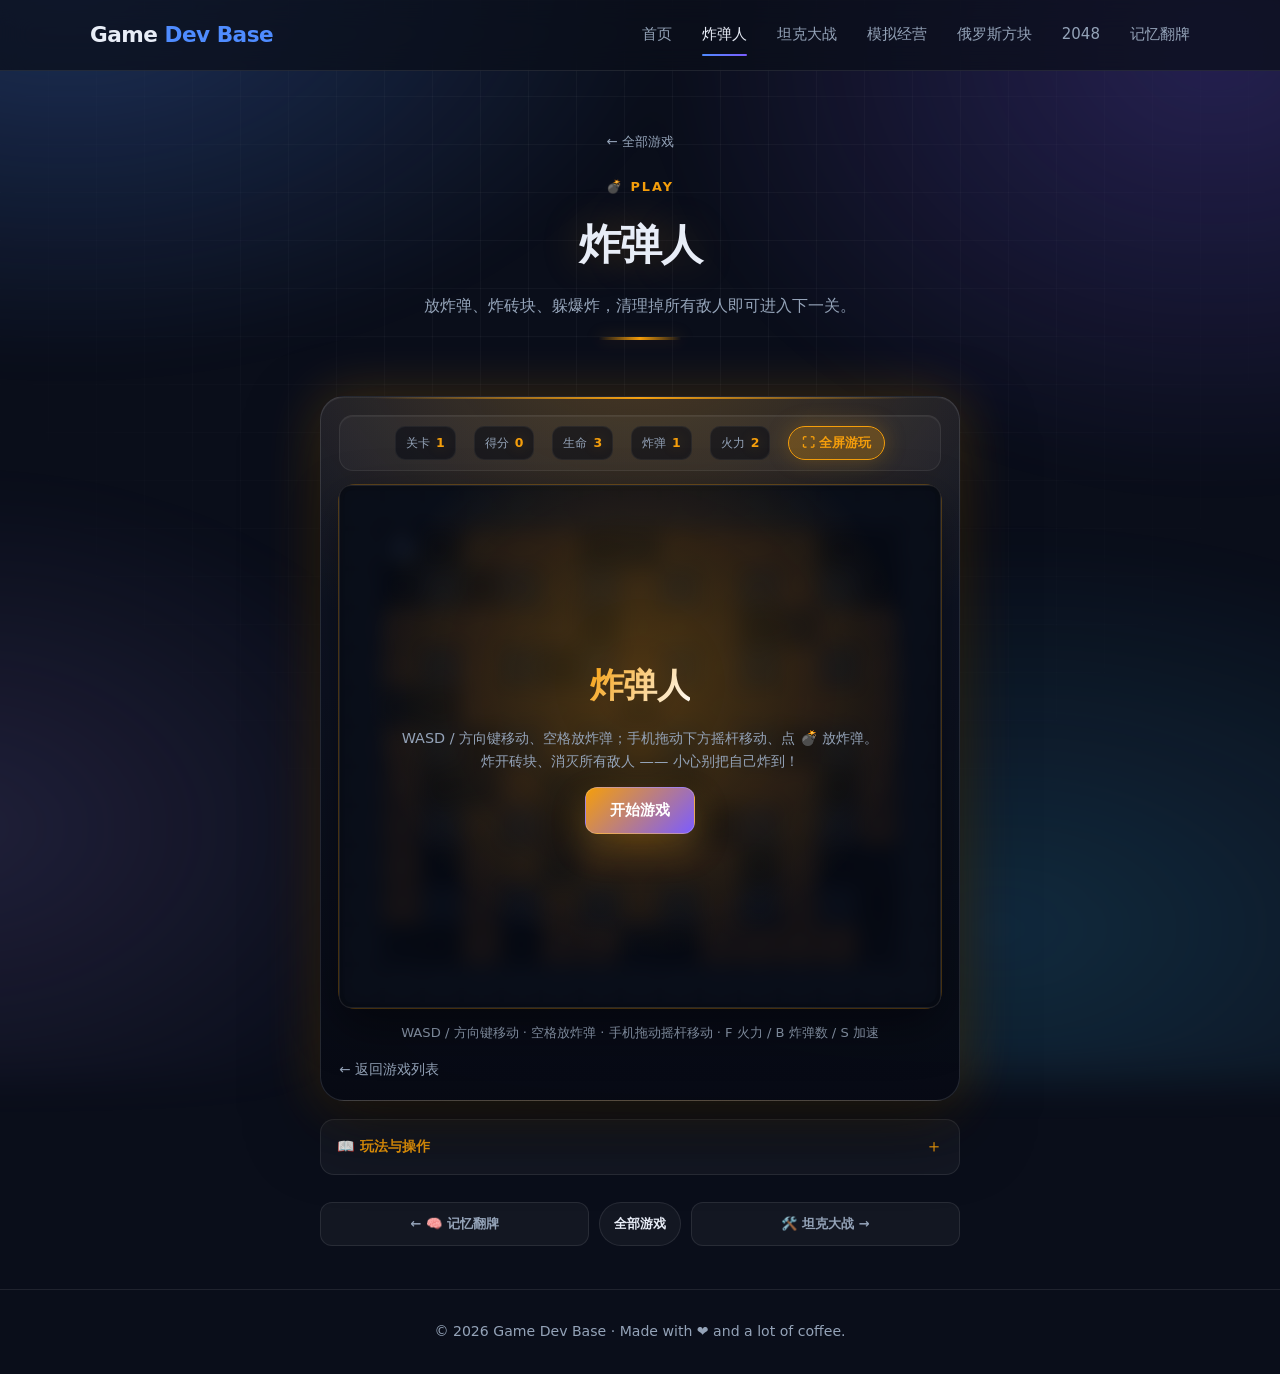
==== commit 49b1e964: "Replace D-pads with virtual joystick controls" ====
--- a/bomber.html
+++ b/bomber.html
@@ -1,4 +1,4 @@
-﻿<!DOCTYPE html>
+<!DOCTYPE html>
 <html lang="zh-CN">
 <head>
   <meta charset="UTF-8" />
@@ -52,22 +52,18 @@
             <canvas id="gameCanvas" width="480" height="416" tabindex="0" aria-label="炸弹人游戏画面"></canvas>
             <div class="game-overlay show" id="gameOverlay">
               <strong id="overlayTitle">炸弹人</strong>
-              <span id="overlayText">WASD / 方向键移动、空格放炸弹；手机用下方方向键和 💣 按钮。炸开砖块、消灭所有敌人 —— 小心别把自己炸到！</span>
+              <span id="overlayText">WASD / 方向键移动、空格放炸弹；手机拖动下方摇杆移动、点 💣 放炸弹。炸开砖块、消灭所有敌人 —— 小心别把自己炸到！</span>
               <button class="btn btn-primary" id="overlayBtn">开始游戏</button>
             </div>
           </div>
           <div class="game-touch">
-            <div class="dpad">
-              <button type="button" data-dir="up" aria-label="上">▲</button>
-              <div class="dpad-row">
-                <button type="button" data-dir="left" aria-label="左">◀</button>
-                <button type="button" data-dir="down" aria-label="下">▼</button>
-                <button type="button" data-dir="right" aria-label="右">▶</button>
-              </div>
+            <div class="joystick" id="bomberJoystick" data-joystick role="application" aria-label="虚拟摇杆：拖动移动">
+              <span class="joystick-hint">拖动移动</span>
+              <div class="joystick-knob"></div>
             </div>
             <button type="button" class="bomb-btn" id="touchBomb">💣 放炸弹</button>
           </div>
-          <p class="game-help">WASD / 方向键移动 · 空格放炸弹 · 手机可用屏幕方向键 · F 火力 / B 炸弹数 / S 加速</p>
+          <p class="game-help">WASD / 方向键移动 · 空格放炸弹 · 手机拖动摇杆移动 · F 火力 / B 炸弹数 / S 加速</p>
           <a class="game-back" href="index.html">← 返回游戏列表</a>
         </div>
       </div>
--- a/style.css
+++ b/style.css
@@ -155,18 +155,45 @@
     .game-overlay span { color: var(--muted); font-size: 0.9rem; }
     .game-touch {
       display: none; justify-content: space-between; align-items: center;
-      margin-top: 16px; gap: 12px;
-    }
-    .dpad { display: grid; grid-template-columns: repeat(3, 46px); gap: 4px; justify-content: center; }
-    .dpad button, .bomb-btn {
-      height: 44px; border: 1px solid var(--border); border-radius: 10px;
-      background: var(--surface); color: var(--text); font-size: 1.05rem;
-      touch-action: none; user-select: none; cursor: pointer;
-    }
-    .dpad button:active, .bomb-btn:active { background: var(--surface-hover); border-color: var(--accent); }
-    .dpad button:nth-child(1) { grid-column: 2; }
-    .dpad-row { grid-column: 1 / -1; display: flex; gap: 4px; justify-content: center; }
-    .bomb-btn { padding: 0 18px; font-size: 0.9rem; }
+      margin-top: 16px; padding-bottom: 14px; gap: 12px;
+    }
+    .joystick {
+      --js-size: 116px; --knob-size: 48px;
+      position: relative; flex: none; width: var(--js-size); height: var(--js-size);
+      border-radius: 50%; cursor: pointer; touch-action: none; user-select: none;
+      -webkit-tap-highlight-color: transparent;
+      border: 1px solid rgba(255, 255, 255, 0.18);
+      background: radial-gradient(circle at 50% 42%, rgba(255, 255, 255, 0.1), rgba(255, 255, 255, 0.025) 60%, rgba(0, 0, 0, 0.32));
+      box-shadow: inset 0 2px 8px rgba(255, 255, 255, 0.08), inset 0 -8px 18px rgba(0, 0, 0, 0.5), 0 6px 18px rgba(0, 0, 0, 0.35);
+    }
+    .joystick::before, .joystick::after {
+      content: ""; position: absolute; pointer-events: none; background: rgba(255, 255, 255, 0.15);
+    }
+    .joystick::before { left: 21%; right: 21%; top: 50%; height: 1px; }
+    .joystick::after { top: 21%; bottom: 21%; left: 50%; width: 1px; }
+    .joystick-knob {
+      position: absolute; left: 50%; top: 50%;
+      width: var(--knob-size); height: var(--knob-size);
+      margin: calc(var(--knob-size) / -2) 0 0 calc(var(--knob-size) / -2);
+      border-radius: 50%; border: 1px solid rgba(255, 255, 255, 0.35);
+      background: linear-gradient(160deg, rgba(255, 255, 255, 0.4), rgba(255, 255, 255, 0.12));
+      box-shadow: 0 5px 14px rgba(0, 0, 0, 0.6), inset 0 1px 0 rgba(255, 255, 255, 0.55);
+      transition: transform 0.08s ease-out, box-shadow 0.2s, border-color 0.2s, background 0.2s;
+      pointer-events: none;
+    }
+    .joystick.dragging .joystick-knob { transition: none; }
+    .joystick-hint {
+      position: absolute; left: 50%; bottom: -16px; transform: translateX(-50%);
+      white-space: nowrap; font-size: 0.62rem; color: var(--muted); pointer-events: none;
+    }
+    .joystick:focus-visible { outline: 2px solid var(--accent); outline-offset: 3px; }
+    .bomb-btn {
+      min-height: 54px; padding: 0 20px; border: 1px solid var(--border);
+      border-radius: 15px; background: var(--surface); color: var(--text);
+      font-size: 0.9rem; font-weight: 700; touch-action: none; user-select: none;
+      -webkit-tap-highlight-color: transparent; cursor: pointer;
+    }
+    .bomb-btn:focus-visible { outline: 2px solid var(--accent); outline-offset: 2px; }
     .game-help { text-align: center; color: var(--muted); font-size: 0.82rem; margin-top: 14px; }
     .sim-upgrades { display: flex; flex-wrap: wrap; justify-content: center; gap: 8px; margin-top: 14px; }
     .sim-upgrades button {
@@ -241,7 +268,9 @@
     }
     @media (max-height: 560px) {
       .game-shell.fs .game-stage { width: min(100%, calc((100dvh - 120px) * 15 / 13)); }
-      .dpad button, .bomb-btn { height: 38px; }
+      .joystick { --js-size: 92px; --knob-size: 40px; }
+      .joystick-hint { display: none; }
+      .bomb-btn { min-height: 46px; }
     }
     #tank .game-shell.fs .game-stage {
       width: min(100%, calc((100vh - 170px) * 1));
@@ -252,8 +281,8 @@
       width: min(100%, calc((100dvh - 170px) * 1.2));
     }
     #tetris .game-shell.fs .game-stage {
-      width: min(100%, calc((100vh - 170px) * 0.5));
-      width: min(100%, calc((100dvh - 170px) * 0.5));
+      width: min(100%, calc((100vh - 170px) * 0.43));
+      width: min(100%, calc((100dvh - 170px) * 0.43));
     }
     #g2048 .game-shell.fs .game-stage, #memory .game-shell.fs .game-stage {
       width: min(100%, calc((100vh - 170px) * 1));
@@ -475,3 +504,335 @@
       *, *::before, *::after { animation-duration: 0.01ms !important; transition-duration: 0.01ms !important; }
       .reveal { opacity: 1; transform: none; }
     }
+
+    /* ============ 游戏视觉增强：每款游戏独立主题色 + 玻璃质感 ============ */
+    section { --game-accent: var(--accent); --game-glow: rgba(79, 140, 255, 0.26); }
+    #game { --game-accent: #f59e0b; --game-glow: rgba(245, 158, 11, 0.26); }
+    #tank { --game-accent: #22d3ee; --game-glow: rgba(34, 211, 238, 0.26); }
+    #sim { --game-accent: #4ade80; --game-glow: rgba(74, 222, 128, 0.26); }
+    #tetris { --game-accent: #a78bfa; --game-glow: rgba(167, 139, 250, 0.26); }
+    #g2048 { --game-accent: #fb923c; --game-glow: rgba(251, 146, 60, 0.26); }
+    #memory { --game-accent: #f472b6; --game-glow: rgba(244, 114, 182, 0.26); }
+
+    #game .eyebrow::before { content: "💣 "; }
+    #tank .eyebrow::before { content: "🚜 "; }
+    #sim .eyebrow::before { content: "🏪 "; }
+    #tetris .eyebrow::before { content: "🧱 "; }
+    #g2048 .eyebrow::before { content: "🔢 "; }
+    #memory .eyebrow::before { content: "🧠 "; }
+
+    .eyebrow { color: var(--game-accent); }
+    .section-head h2 { text-shadow: 0 0 42px var(--game-glow); }
+    .section-head::after {
+      content: ""; display: block; width: 84px; height: 3px; margin: 18px auto 0;
+      border-radius: 3px; background: linear-gradient(90deg, transparent, var(--game-accent), transparent);
+      box-shadow: 0 0 16px var(--game-glow);
+    }
+
+    /* 游戏主机外壳 */
+    .game-shell {
+      border: 1px solid rgba(255, 255, 255, 0.12);
+      border-radius: 24px;
+      background:
+        linear-gradient(90deg, transparent 8%, var(--game-accent) 50%, transparent 92%) top / 100% 2px no-repeat,
+        radial-gradient(120% 90% at 50% -12%, var(--game-glow), transparent 62%),
+        linear-gradient(180deg, rgba(18, 25, 43, 0.96), rgba(7, 10, 20, 0.97));
+      box-shadow:
+        0 26px 70px rgba(0, 0, 0, 0.52),
+        inset 0 1px 0 rgba(255, 255, 255, 0.06),
+        0 0 55px var(--game-glow);
+    }
+
+    /* HUD 信息条 */
+    .game-hud {
+      padding: 10px 14px; border-radius: 14px;
+      border: 1px solid rgba(255, 255, 255, 0.07);
+      background: rgba(255, 255, 255, 0.035);
+      box-shadow: inset 0 1px 0 rgba(255, 255, 255, 0.05);
+    }
+    .game-hud > span {
+      display: inline-flex; align-items: center; gap: 6px;
+      padding: 5px 10px; border-radius: 10px;
+      border: 1px solid rgba(255, 255, 255, 0.05);
+      background: rgba(6, 10, 20, 0.55); font-size: 0.78rem;
+    }
+    .game-hud b {
+      color: var(--game-accent); font-weight: 800;
+      font-variant-numeric: tabular-nums; text-shadow: 0 0 14px var(--game-glow);
+    }
+    .game-hud button {
+      padding: 6px 13px; border-radius: 999px; font-weight: 600;
+      border: 1px solid rgba(255, 255, 255, 0.14);
+      background: rgba(255, 255, 255, 0.07);
+      transition: background 0.2s, border-color 0.2s, transform 0.2s;
+    }
+    .game-hud button:hover { background: rgba(255, 255, 255, 0.13); transform: translateY(-1px); }
+    .game-hud .game-fs-btn {
+      border-color: var(--game-accent); color: var(--game-accent);
+      background: var(--game-glow); box-shadow: 0 0 22px var(--game-glow);
+    }
+
+    /* 游戏画面外框 */
+    .game-stage {
+      padding: 4px; border-radius: 16px;
+      background: linear-gradient(135deg, rgba(255, 255, 255, 0.12), rgba(255, 255, 255, 0.02));
+      box-shadow: 0 0 0 1px var(--game-glow), 0 18px 50px rgba(0, 0, 0, 0.45);
+    }
+    .game-stage canvas { border-radius: 12px; box-shadow: inset 0 0 45px rgba(0, 0, 0, 0.55); }
+
+    /* 开始 / 结算遮罩 */
+    .game-overlay {
+      border: 1px solid rgba(255, 255, 255, 0.09); border-radius: 12px;
+      background:
+        radial-gradient(circle at 50% 38%, var(--game-glow), transparent 62%),
+        rgba(5, 8, 16, 0.9);
+      backdrop-filter: blur(10px); -webkit-backdrop-filter: blur(10px);
+    }
+    .game-overlay.show { animation: overlayIn 0.3s ease-out both; }
+    @keyframes overlayIn { from { opacity: 0; transform: scale(0.97); } }
+    .game-overlay strong {
+      font-size: clamp(1.6rem, 4vw, 2.15rem);
+      letter-spacing: -0.5px;
+      background: linear-gradient(120deg, var(--game-accent), #ffffff);
+      -webkit-background-clip: text; background-clip: text; color: transparent;
+    }
+    .game-overlay span { max-width: 34em; }
+    .game-overlay .btn-primary {
+      border: 1px solid rgba(255, 255, 255, 0.2);
+      background: linear-gradient(135deg, var(--game-accent), #7c5cff);
+      box-shadow: 0 14px 34px var(--game-glow);
+    }
+
+    /* 触屏按钮 */
+    .game-touch {
+      padding-top: 16px; border-top: 1px dashed rgba(255, 255, 255, 0.1);
+    }
+    .bomb-btn {
+      border: 1px solid rgba(255, 255, 255, 0.14);
+      background: linear-gradient(180deg, rgba(255, 255, 255, 0.11), rgba(255, 255, 255, 0.03));
+      box-shadow: 0 4px 0 rgba(0, 0, 0, 0.35), inset 0 1px 0 rgba(255, 255, 255, 0.12);
+      transition: transform 0.1s, box-shadow 0.1s, border-color 0.2s, background 0.2s, color 0.2s;
+    }
+    .joystick.active .joystick-knob, .bomb-btn:active {
+      box-shadow: 0 2px 0 rgba(0, 0, 0, 0.35), 0 0 22px var(--game-glow);
+      border-color: var(--game-accent); background: var(--game-glow); color: var(--game-accent);
+    }
+    .bomb-btn {
+      border-color: transparent; color: #fff; font-weight: 800;
+      background: linear-gradient(135deg, var(--game-accent), #7c5cff);
+      box-shadow: 0 6px 20px var(--game-glow);
+    }
+    .bomb-btn::after {
+      content: "空格"; margin-left: 8px; font-size: 0.62rem; font-weight: 600;
+      opacity: 0.75; vertical-align: 1px;
+    }
+    .sim-upgrades button {
+      border-color: rgba(255, 255, 255, 0.14);
+      background: linear-gradient(180deg, rgba(255, 255, 255, 0.09), rgba(255, 255, 255, 0.02));
+      box-shadow: 0 3px 0 rgba(0, 0, 0, 0.3);
+    }
+    .sim-upgrades button:hover:not(:disabled) {
+      border-color: var(--game-accent); background: var(--game-glow);
+    }
+
+    /* 2048 棋盘 */
+    .board2048 {
+      padding: 10px; gap: 10px; border-radius: 18px;
+      border: 1px solid rgba(255, 255, 255, 0.1);
+      background: linear-gradient(145deg, #16233d, #0a1120);
+      box-shadow: 0 0 0 1px var(--game-glow), inset 0 0 45px rgba(0, 0, 0, 0.45), 0 18px 50px rgba(0, 0, 0, 0.42);
+    }
+    .cell2048 {
+      border-radius: 10px; font-size: clamp(1.15rem, 5.5vw, 2.05rem);
+      background: rgba(255, 255, 255, 0.045);
+      box-shadow: inset 0 2px 8px rgba(0, 0, 0, 0.28);
+    }
+    .cell2048.has {
+      box-shadow: 0 7px 18px rgba(0, 0, 0, 0.3), inset 0 1px 0 rgba(255, 255, 255, 0.35);
+      text-shadow: 0 1px 2px rgba(0, 0, 0, 0.18);
+    }
+    .cell2048.has.v2 { background: linear-gradient(145deg, #f8fafc, #e2e8f0); }
+    .cell2048.has.v4 { background: linear-gradient(145deg, #e2e8f0, #cbd5e1); }
+    .cell2048.has.v8 { background: linear-gradient(145deg, #fde68a, #fbbf24); }
+    .cell2048.has.v16 { background: linear-gradient(145deg, #fdba74, #fb923c); }
+    .cell2048.has.v32 { background: linear-gradient(145deg, #fca5a5, #f87171); }
+    .cell2048.has.v64 { background: linear-gradient(145deg, #f87171, #dc2626); }
+    .cell2048.has.v128 { background: linear-gradient(145deg, #c4b5fd, #a78bfa); }
+    .cell2048.has.v256 { background: linear-gradient(145deg, #a78bfa, #7c3aed); }
+    .cell2048.has.v512 { background: linear-gradient(145deg, #60a5fa, #3b82f6); }
+    .cell2048.has.v1024 { background: linear-gradient(145deg, #67e8f9, #06b6d4); }
+    .cell2048.has.v2048, .cell2048.has.vsuper { background: linear-gradient(145deg, #86efac, #22c55e); }
+
+    /* 记忆翻牌 */
+    .memory-grid {
+      padding: 10px; gap: 10px; border-radius: 18px;
+      border: 1px solid rgba(255, 255, 255, 0.1);
+      background: linear-gradient(145deg, rgba(244, 114, 182, 0.13), rgba(124, 92, 255, 0.11));
+      box-shadow: 0 0 0 1px var(--game-glow), inset 0 0 45px rgba(0, 0, 0, 0.35), 0 18px 50px rgba(0, 0, 0, 0.42);
+    }
+    .mem-card { position: relative; font-weight: 800; }
+    .mem-card:not(.flipped) {
+      color: var(--game-accent);
+      background:
+        radial-gradient(circle at 30% 24%, rgba(255, 255, 255, 0.14), transparent 45%),
+        linear-gradient(145deg, rgba(255, 255, 255, 0.11), rgba(255, 255, 255, 0.025));
+    }
+    .mem-card:not(.flipped)::before {
+      content: ""; position: absolute; inset: 7px; pointer-events: none;
+      border: 1px dashed rgba(255, 255, 255, 0.16); border-radius: 8px;
+    }
+    .mem-card.flipped {
+      color: #fff; border-color: var(--game-accent);
+      background: linear-gradient(145deg, rgba(244, 114, 182, 0.28), rgba(124, 92, 255, 0.24));
+      box-shadow: 0 0 24px var(--game-glow), inset 0 1px 0 rgba(255, 255, 255, 0.14);
+    }
+    .mem-card.matched {
+      color: #fff; border-color: #4ade80;
+      background: linear-gradient(145deg, rgba(74, 222, 128, 0.3), rgba(34, 197, 94, 0.18));
+      box-shadow: 0 0 22px rgba(74, 222, 128, 0.22);
+    }
+
+    /* 首页游戏卡片 */
+    .game-card {
+      --card-accent: var(--accent); --card-glow: rgba(79, 140, 255, 0.2);
+      position: relative; overflow: hidden; padding: 20px; border-radius: 20px;
+      border-color: rgba(255, 255, 255, 0.12);
+    }
+    .game-card:nth-child(1) { --card-accent: #f59e0b; --card-glow: rgba(245, 158, 11, 0.22); }
+    .game-card:nth-child(2) { --card-accent: #22d3ee; --card-glow: rgba(34, 211, 238, 0.22); }
+    .game-card:nth-child(3) { --card-accent: #4ade80; --card-glow: rgba(74, 222, 128, 0.22); }
+    .game-card:nth-child(4) { --card-accent: #a78bfa; --card-glow: rgba(167, 139, 250, 0.22); }
+    .game-card:nth-child(5) { --card-accent: #fb923c; --card-glow: rgba(251, 146, 60, 0.22); }
+    .game-card:nth-child(6) { --card-accent: #f472b6; --card-glow: rgba(244, 114, 182, 0.22); }
+    .game-card::before {
+      content: ""; position: absolute; inset: 0; pointer-events: none;
+      background: radial-gradient(280px circle at 0% 0%, var(--card-glow), transparent 72%);
+      opacity: 0; transition: opacity 0.25s;
+    }
+    .game-card:hover::before { opacity: 1; }
+    .game-card:hover {
+      border-color: var(--card-accent); transform: translateY(-6px);
+      box-shadow: 0 22px 48px rgba(0, 0, 0, 0.45), 0 0 32px var(--card-glow);
+    }
+    .game-cover {
+      position: relative; overflow: hidden;
+      background: linear-gradient(135deg, var(--card-accent), #7c5cff);
+      box-shadow: 0 10px 24px var(--card-glow);
+    }
+    .game-cover::after {
+      content: ""; position: absolute; inset: 0;
+      background: linear-gradient(120deg, transparent 30%, rgba(255, 255, 255, 0.38) 50%, transparent 70%);
+      transform: translateX(-120%);
+    }
+    .game-card:hover .game-cover::after { animation: coverShine 0.85s ease-out; }
+    @keyframes coverShine { to { transform: translateX(120%); } }
+    .game-card h3, .game-card p, .game-play { position: relative; }
+    .game-play {
+      padding: 6px 12px; border-radius: 999px; font-size: 0.8rem;
+      border: 1px solid var(--card-accent); background: rgba(255, 255, 255, 0.05);
+      transition: transform 0.2s, background 0.2s;
+    }
+    .game-card:hover .game-play { transform: translateX(4px); background: var(--card-glow); }
+
+    /* 全屏时延续主题光晕 */
+    .game-shell.fs {
+      background:
+        radial-gradient(70% 58% at 50% 0%, var(--game-glow), transparent 65%),
+        radial-gradient(60% 50% at 50% 100%, rgba(124, 92, 255, 0.14), transparent 70%),
+        #05080f;
+    }
+    .game-shell.fs .game-stage { box-shadow: 0 0 0 1px var(--game-glow), 0 24px 70px rgba(0, 0, 0, 0.6); }
+
+    /* ============ 第二轮优化：筛选、最近游玩、玩法说明、游戏切换 ============ */
+    [hidden] { display: none !important; }
+
+    .home .section-head { margin-bottom: 34px; }
+    .home-highlights {
+      display: flex; flex-wrap: wrap; justify-content: center; align-items: center;
+      gap: 10px; margin-bottom: 22px;
+    }
+    .home-highlights span, .resume-link {
+      display: inline-flex; align-items: center; gap: 6px;
+      padding: 6px 13px; border-radius: 999px; font-size: 0.82rem;
+      border: 1px solid var(--border); background: var(--surface); color: var(--muted);
+    }
+    .resume-link {
+      border-color: var(--accent); color: var(--accent);
+      background: rgba(79, 140, 255, 0.12); font-weight: 600;
+      transition: transform 0.2s, background 0.2s;
+    }
+    .resume-link:hover { transform: translateY(-2px); background: rgba(79, 140, 255, 0.24); }
+
+    .game-filters {
+      display: flex; flex-wrap: wrap; justify-content: center; gap: 10px;
+      margin-bottom: 26px;
+    }
+    .game-filters button {
+      padding: 7px 16px; border-radius: 999px; cursor: pointer;
+      border: 1px solid var(--border); background: var(--surface);
+      color: var(--muted); font-size: 0.85rem; font-weight: 600;
+      transition: color 0.2s, border-color 0.2s, background 0.2s, transform 0.2s;
+    }
+    .game-filters button:hover { color: var(--text); border-color: var(--accent); transform: translateY(-1px); }
+    .game-filters button.active {
+      color: #fff; border-color: var(--accent);
+      background: var(--gradient); box-shadow: 0 8px 24px rgba(79, 140, 255, 0.28);
+    }
+    .game-filters button small {
+      margin-left: 4px; padding: 0 6px; border-radius: 999px;
+      background: rgba(255, 255, 255, 0.16); font-size: 0.72rem;
+    }
+
+    .game-card.recent { border-color: var(--card-accent); }
+    .recent-badge {
+      position: absolute; top: 8px; right: 10px; z-index: 2;
+      padding: 2px 9px; border-radius: 999px; font-size: 0.68rem; font-weight: 700;
+      color: #0a0e1a; background: var(--card-accent);
+      box-shadow: 0 4px 14px var(--card-glow);
+    }
+
+    .crumb {
+      display: flex; align-items: center; width: max-content;
+      margin: 0 auto 18px; color: var(--muted); font-size: 0.84rem;
+      transition: color 0.2s, transform 0.2s;
+    }
+    .crumb:hover { color: var(--game-accent); transform: translateX(-3px); }
+
+    .game-extras { max-width: 640px; margin: 18px auto 0; }
+    .game-tips {
+      border: 1px solid var(--border); border-radius: 14px;
+      background: var(--surface); overflow: hidden;
+    }
+    .game-tips summary {
+      display: flex; align-items: center; justify-content: space-between;
+      padding: 12px 16px; cursor: pointer; list-style: none;
+      color: var(--game-accent); font-size: 0.88rem; font-weight: 700;
+    }
+    .game-tips summary::-webkit-details-marker { display: none; }
+    .game-tips summary::after { content: "＋"; font-size: 1.1rem; font-weight: 400; }
+    .game-tips[open] summary::after { content: "－"; }
+    .game-tips p {
+      padding: 0 16px 14px; color: var(--muted);
+      font-size: 0.85rem; line-height: 1.75;
+    }
+    .game-switcher {
+      display: grid; grid-template-columns: 1fr auto 1fr; gap: 10px;
+      align-items: center; margin-top: 14px;
+    }
+    .game-switcher a {
+      padding: 10px 14px; border-radius: 12px; text-align: center;
+      border: 1px solid var(--border); background: var(--surface);
+      color: var(--muted); font-size: 0.82rem; font-weight: 600;
+      transition: color 0.2s, border-color 0.2s, background 0.2s, transform 0.2s;
+    }
+    .game-switcher a:hover {
+      color: var(--game-accent); border-color: var(--game-accent);
+      background: var(--game-glow); transform: translateY(-2px);
+    }
+    .game-switcher .switch-all { border-radius: 999px; color: var(--text); }
+
+    @media (max-width: 640px) {
+      .game-switcher { grid-template-columns: 1fr; }
+      .game-switcher .switch-all { order: -1; }
+      .home-highlights span, .resume-link { font-size: 0.76rem; }
+    }
